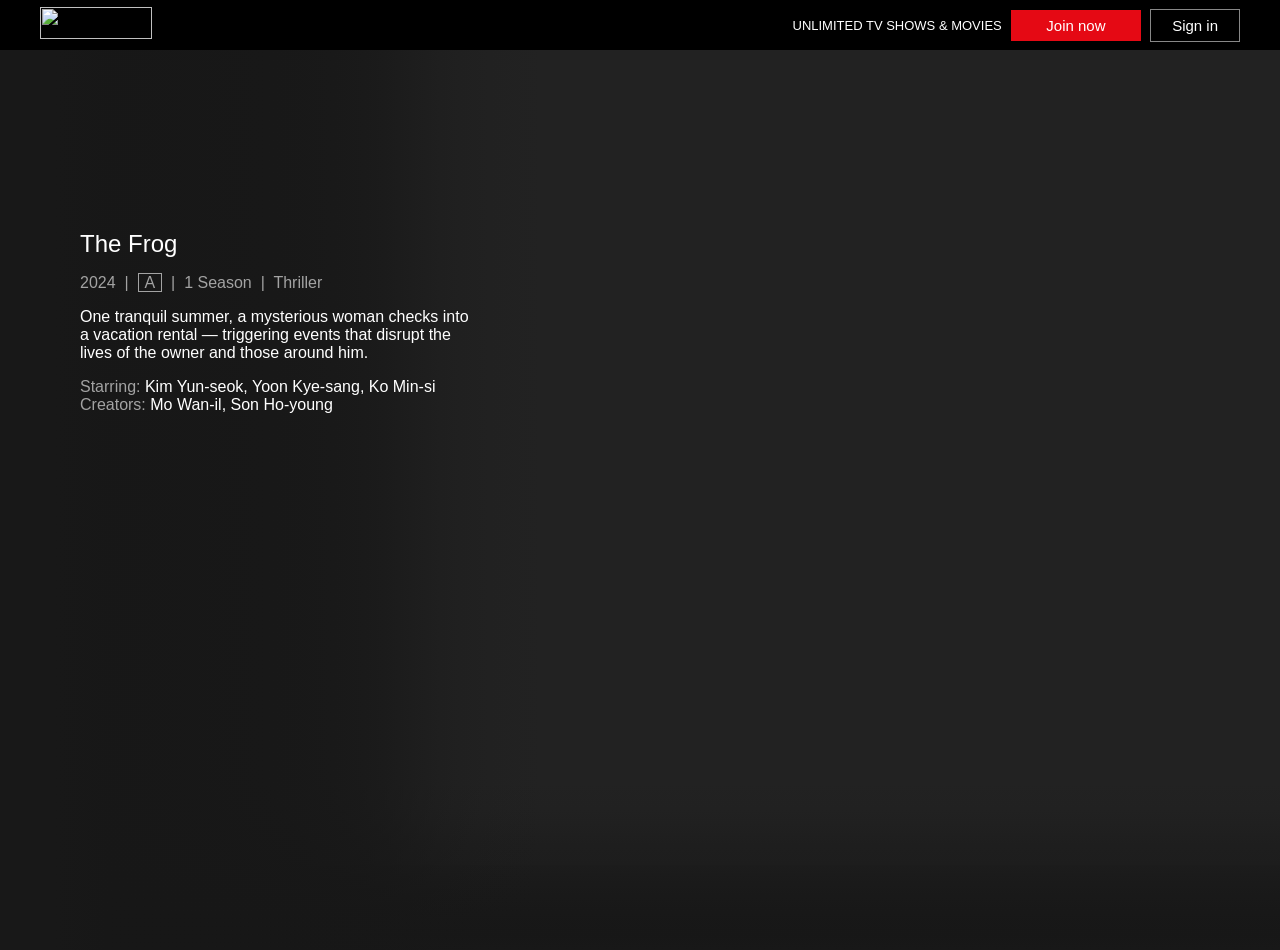
==== index.html @ 80911c9a "main html and css" ====
<!DOCTYPE html>
<html lang="en">
<head>
  <meta charset="UTF-8">
  <meta name="viewport" content="width=device-width, initial-scale=1.0">
  <title>Watch The Frog | Netflix Official</title>
  <link rel="stylesheet" href="index.css">
  <link rel="shortcut icon" href="/assests/netflix_logo_icon_170919.svg" type="image/x-icon">
</head>
<body>
  <div class="navbar">
    <div class="logo">
        <img src="/assests/logo-removebg-preview.png" alt="" width="112px" height="32px">
    </div>
    <div class="links">
        <p>UNLIMITED TV SHOWS & MOVIES</p>
        <a href="" class="joinnow">Join now</a>
        <a href="loginpage.html" class="signin">Sign in</a>
    </div>
  </div>
  <!-- banner -->
  <div class="banner">
    <div class="banner_content">
      <div class="banner_title">
        <img src="https://occ-0-4857-2186.1.nflxso.net/dnm/api/v6/tx1O544a9T7n8Z_G12qaboulQQE/AAAABTCTKsnoA20yqipxje8T30a1r6Ph89BWcAc9rb_SUkggw-K4buBI9tkVGsyPAGBUZ_hVhr3LvsHEDBPzFQlDUunG3lYZ1GqWq6URx_XvnEJ7_b-ahado49cu0ikuhUtzruEdfRLAcUIH7H8ueCh539ZAkFqw9e4B0AMbfNRSuKpngqBth30vlg.png?r=0e8" alt="">
      </div>
      <div class="banner_desc">
        <h3>The Frog</h3>
        <span>2024  &nbsp;|&nbsp; <span class="al">A</span> &nbsp;| &nbsp;1 Season &nbsp;| &nbsp;Thriller</span>
        <p>One tranquil summer, a mysterious woman checks into a vacation rental — triggering events that disrupt the lives of the owner and those around him.</p>
        <div>
          <p><span>Starring:</span> Kim Yun-seok, Yoon Kye-sang, Ko Min-si</p>
          <p><span>Creators:</span> Mo Wan-il, Son Ho-young</p>
        </div>
      </div>
    </div>
  </div>
</body>
</html>
---- index.css ----
*{
  color: #fff;
  
  margin: 0;
  padding: 0;
  box-sizing: border-box;
}
body{
  background-color: #222;
  color: #fff;
}

.banner{
  background: linear-gradient(0deg,#181818 0,hsla(0,0%,9%,.987) 1.62%,hsla(0,0%,9%,.951) 3.1%,hsla(0,0%,9%,.896) 4.5%,hsla(0,0%,9%,.825) 5.8%,hsla(0,0%,9%,.741) 7.06%,hsla(0,0%,9%,.648) 8.24%,hsla(0,0%,9%,.55) 9.42%,hsla(0,0%,9%,.45) 5.58%,hsla(0,0%,9%,.352) 11.76%,hsla(0,0%,9%,.259) 12.94%,hsla(0,0%,9%,.175) 14.2%,hsla(0,0%,9%,.104) 15.5%,hsla(0,0%,9%,.049) 16.9%,hsla(0,0%,9%,.013) 18.38%,hsla(0,0%,9%,0) 20%),url("https://occ-0-4857-2186.1.nflxso.net/dnm/api/v6/6AYY37jfdO6hpXcMjf9Yu5cnmO0/AAAABWcOJREo-h7_Dhe4stjffDUhbO4mzslQd5rtQvcTY-1LX9IgPqZGx5ghK99vgMumhvGS68J-9gs5SDubEYqnij4eQA3VOQf1wGi4.jpg?r=ea7&quot");
  background-position: center center;
  background-size: cover;
  background-repeat: no-repeat;
  max-width: 100%;
  height: 100vh;
}
.navbar{
  max-width: 100%;
  height: 50px;
  background-color:black;
  position: sticky;
  top: 0;
  padding:5px 2.5rem;
  display: flex;
  justify-content: space-between;
  align-items: center;
  z-index: 2;
}
.links{
  display: flex;
  justify-content:space-between;
  align-items: center;
  gap:0.6rem;
  background-color: black;
}
.links a{
  text-decoration: none;
}
.links p{
  font-family: Netflix Sans, Helvetica Neue, Segoe UI, Roboto, Ubuntu, sans-serif;
  font-size: 13px;
  color: #fff;
}
.joinnow{
  background-color:#E50914;
  color: #ffffff;
  padding: 7px 35px;
  font-family: Netflix Sans, Helvetica Neue, Segoe UI, Roboto, Ubuntu, sans-serif;
  font-weight: 500;
  font-size: 15px;
}
.signin{
  color: #ffffff;
  padding: 7px 21px;
  border: 1px solid #888;
  font-family: Netflix Sans, Helvetica Neue, Segoe UI, Roboto, Ubuntu, sans-serif;
  font-weight: 500;
  font-size: 15px;
}
.banner_content{
  background: linear-gradient(90deg,#181818 10%,hsla(0,0%,9%,.98) 20%,hsla(0,0%,9%,.97) 25%,hsla(0,0%,9%,.95) 35%,hsla(0,0%,9%,.94) 40%,hsla(0,0%,9%,.92) 45%,hsla(0,0%,9%,.9) 50%,hsla(0,0%,9%,.87) 55%,hsla(0,0%,9%,.82) 60%,hsla(0,0%,9%,.75) 65%,hsla(0,0%,9%,.63) 70%,hsla(0,0%,9%,.45) 75%,hsla(0,0%,9%,.27) 80%,hsla(0,0%,9%,.15) 85%,hsla(0,0%,9%,.08) 90%,hsla(0,0%,9%,.03) 95%,hsla(0,0%,9%,0));
  max-width:43%;
  height: 100vh;
  padding: 10% 5rem;
}
.banner_title img{
  object-fit: contain;
  max-width: 95%;
  margin-bottom:3rem;
}
.banner_desc{
  font-family: Netflix Sans, Helvetica Neue, Segoe UI, Roboto, Ubuntu, sans-serif;
  display: flex;
  flex-direction: column;
  gap: 1rem;
}
.banner_desc h3{
  font-size: 1.5rem;
  font-weight: 500;
}
.banner_desc span{
  color: #A3A3A3;
  font-size: 1rem;
}
.al{
  border: 1px solid  #A3A3A3;
  padding: 0.1px 6px;
}
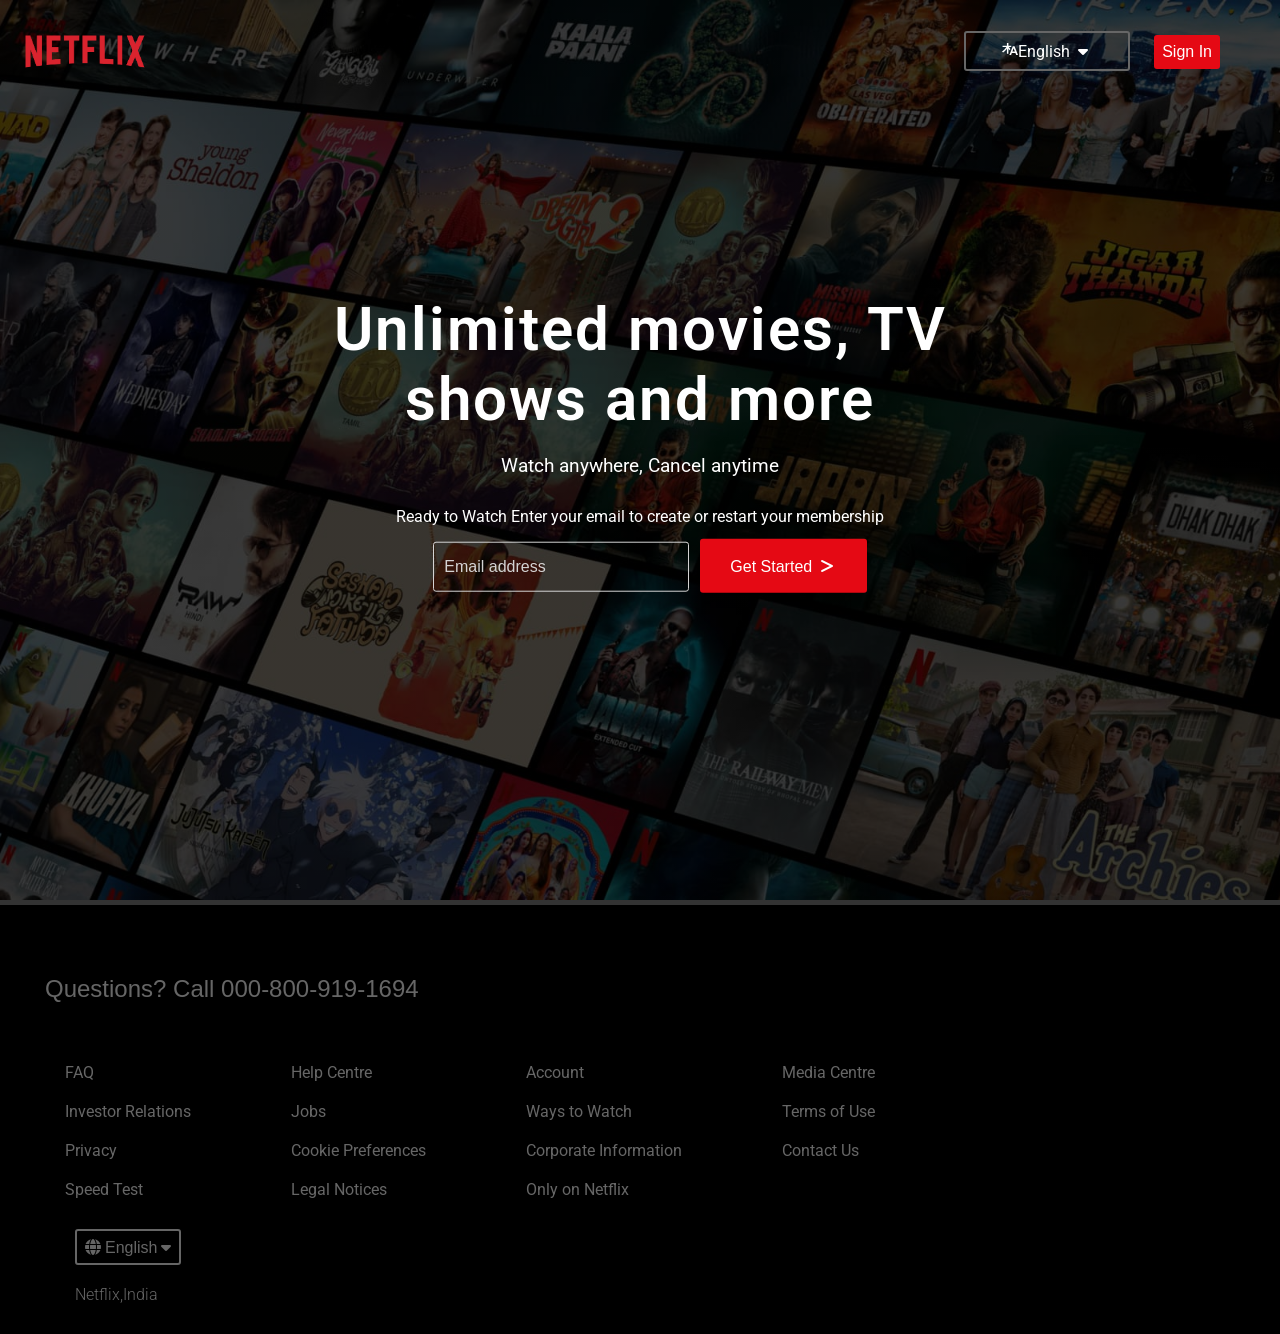
==== commit ebeed6bf: "updated" ====
--- a/index.html
+++ b/index.html
@@ -1,39 +1,74 @@
 <!DOCTYPE html>
 <html lang="en">
+
 <head>
   <meta charset="UTF-8">
   <meta name="viewport" content="width=device-width, initial-scale=1.0">
-  <title>Watch The Frog | Netflix Official</title>
-  <link rel="stylesheet" href="index.css">
-  <link rel="shortcut icon" href="/assests/netflix_logo_icon_170919.svg" type="image/x-icon">
+  <title>Home</title>
+  <link rel="stylesheet" href="first.css">
+  <link rel="stylesheet" href="https://cdnjs.cloudflare.com/ajax/libs/font-awesome/6.5.1/css/all.min.css">
+  <link rel="shortcut icon" href="https://cdn4.iconfinder.com/data/icons/logos-and-brands/512/227_Netflix_logo-512.png"
+    type="image/x-icon">
 </head>
+
 <body>
-  <div class="navbar">
-    <div class="logo">
-        <img src="/assests/logo-removebg-preview.png" alt="" width="112px" height="32px">
-    </div>
-    <div class="links">
-        <p>UNLIMITED TV SHOWS & MOVIES</p>
-        <a href="" class="joinnow">Join now</a>
-        <a href="loginpage.html" class="signin">Sign in</a>
-    </div>
-  </div>
-  <!-- banner -->
-  <div class="banner">
-    <div class="banner_content">
-      <div class="banner_title">
-        <img src="https://occ-0-4857-2186.1.nflxso.net/dnm/api/v6/tx1O544a9T7n8Z_G12qaboulQQE/AAAABTCTKsnoA20yqipxje8T30a1r6Ph89BWcAc9rb_SUkggw-K4buBI9tkVGsyPAGBUZ_hVhr3LvsHEDBPzFQlDUunG3lYZ1GqWq6URx_XvnEJ7_b-ahado49cu0ikuhUtzruEdfRLAcUIH7H8ueCh539ZAkFqw9e4B0AMbfNRSuKpngqBth30vlg.png?r=0e8" alt="">
+  <div class="header">
+    <nav>
+      <img src="assests/logo.png" class="logo" alt="">
+      <div>
+        <button class="language"><svg width="16" height="16" viewBox="0 0 16 16" fill="none"
+            xmlns="http://www.w3.org/2000/svg" class="default-ltr-cache-4z3qvp e1svuwfo1" data-name="Languages"
+            aria-hidden="true">
+            <path fill-rule="evenodd" clip-rule="evenodd"
+              d="M10.7668 5.33333L10.5038 5.99715L9.33974 8.9355L8.76866 10.377L7.33333 14H9.10751L9.83505 12.0326H13.4217L14.162 14H16L12.5665 5.33333H10.8278H10.7668ZM10.6186 9.93479L10.3839 10.5632H11.1036H12.8856L11.6348 7.2136L10.6186 9.93479ZM9.52722 4.84224C9.55393 4.77481 9.58574 4.71045 9.62211 4.64954H6.41909V2H4.926V4.64954H0.540802V5.99715H4.31466C3.35062 7.79015 1.75173 9.51463 0 10.4283C0.329184 10.7138 0.811203 11.2391 1.04633 11.5931C2.55118 10.6795 3.90318 9.22912 4.926 7.57316V12.6667H6.41909V7.51606C6.81951 8.15256 7.26748 8.76169 7.7521 9.32292L8.31996 7.88955C7.80191 7.29052 7.34631 6.64699 6.9834 5.99715H9.06968L9.52722 4.84224Z"
+              fill="currentColor"></path>
+          </svg>English <i class="fa-solid fa-caret-down"></i></button>
+        <a href="loginpage.html"><button class="Signin">Sign In</button></a>
+
       </div>
-      <div class="banner_desc">
-        <h3>The Frog</h3>
-        <span>2024  &nbsp;|&nbsp; <span class="al">A</span> &nbsp;| &nbsp;1 Season &nbsp;| &nbsp;Thriller</span>
-        <p>One tranquil summer, a mysterious woman checks into a vacation rental — triggering events that disrupt the lives of the owner and those around him.</p>
-        <div>
-          <p><span>Starring:</span> Kim Yun-seok, Yoon Kye-sang, Ko Min-si</p>
-          <p><span>Creators:</span> Mo Wan-il, Son Ho-young</p>
-        </div>
+    </nav>
+    <div class="header-title">
+      <h1>Unlimited movies, TV shows and more</h1>
+      <h3>Watch anywhere, Cancel anytime</h3>
+      <p>Ready to Watch Enter your email to create or restart your membership</p>
+      <div class="email-form">
+        <input type="Email" placeholder="Email address" required>
+        <button>Get Started <i class="fa-solid fa-greater-than"></i></button>
       </div>
     </div>
   </div>
+  <footer>
+    <h1>Questions? Call 000-800-919-1694</h1>
+    <div class="row">
+      <div class="col">
+        <a href="">FAQ</a>
+        <a href="">Investor Relations</a>
+        <a href="">Privacy</a>
+        <a href="">Speed Test</a>
+      </div>
+      <div class="col">
+        <a href="">Help Centre</a>
+        <a href="">Jobs</a>
+        <a href="">Cookie Preferences</a>
+        <a href="">Legal Notices</a>
+      </div>
+
+      <div class="col">
+        <a href="">Account</a>
+        <a href="">Ways to Watch</a>
+        <a href="">Corporate Information</a>
+        <a href="welcome.html">Only on Netflix</a>
+      </div>
+
+      <div class="col">
+        <a href="">Media Centre</a>
+        <a href="">Terms of Use</a>
+        <a href="">Contact Us</a>
+      </div>
+    </div>
+    <button class="lang"><i class="fa-solid fa-globe"></i>English<i class="fa-solid fa-caret-down"></i></button>
+    <h3 class="country">Netflix,India</h1>
+  </footer>
 </body>
+
 </html>
--- a/first.css
+++ b/first.css
@@ -0,0 +1,151 @@
+@import url('https://fonts.googleapis.com/css2?family=Poppins:wght@400;500;600;700;800;900&family=Roboto:wght@400;500;700;900&display=swap');
+*{
+    margin: 0;
+    padding: 0;
+    box-sizing: border-box;
+}
+body{
+    background: #000;
+    color: #fff;
+    font-family: 'Roboto', sans-serif;
+}
+.header{
+    width: 100%;
+    height: 100vh;
+    background-image:linear-gradient(rgba(0,0,0,0.7),rgba(0,0,0,0.7)) ,url(assests/backgroundimg.jpg);
+    background-repeat: no-repeat;
+    background-position: center;
+    background-size: cover;
+    position: relative;
+    padding: 10px;
+}
+nav{
+    display: flex;
+    justify-content: space-between;
+    align-items: center;
+    padding: 10px 0px;
+}
+nav .logo{
+    width: 150px;
+}
+nav button{
+    border: none;
+    outline: none;
+}
+nav .language{
+    background: transparent;
+    border: 2px solid #666;
+    font-size: 1rem;
+    color: #fff;
+    border-radius: 3px;
+    margin: 10px 20px 10px 0px;
+    padding: 6px 36px;
+    font-family: 'Roboto', sans-serif;
+}
+nav .Signin{
+    background-color:#E50914;
+    border: none;
+    border-radius: 3px;
+    color: #fff;
+    font-size: 1rem;
+    margin: 10px 50px 10px 0px;
+    padding: 8px;
+    
+}
+nav .Signin:hover{
+    cursor: pointer;
+}
+.header-title{
+    position: absolute;
+    top: 50%;
+    left: 50%;
+    transform: translate(-50%,-50%);
+    text-align: center;
+}
+.header-title h1{
+    font-size: 60px;
+    font-weight: 600;
+    letter-spacing: 2px;
+    line-height: 70px;
+    max-width: 1300px;
+    margin-bottom: 20px;
+}
+.header-title h3{
+    font-weight: 400;
+    margin-bottom: 30px;
+}
+.email-form input{
+  flex: 1;
+  border: 0;
+  outline: 0;
+  margin-left: 20px;
+  width: 40%;
+  height: 50px;
+  background-color: transparent;
+  border: 1px solid #d4d3d3;
+  border-radius: 3px;
+  margin-right: 7px;
+} 
+.email-form{
+  margin: 2% 0%;
+}
+.email-form button{
+  background-color: #E50914;
+  border: 0;
+  outline: 0;
+  color: #fff;
+  font-size: 1rem;
+  cursor: pointer;
+  padding: 15px 30px;
+  border-radius: 3px;
+}
+.email-form input::placeholder{
+  font-size: 1rem;
+  font-weight: 400;
+  padding: 0px 10px;
+  color: #d4d3d3;
+}
+footer{
+  padding: 40px 15px 10px;
+  border-top: 5px solid #333;
+  color: #666;
+}
+footer h1{
+  font-size: 1.5rem;
+  font-weight: 400;
+  font-family: Arial, Helvetica, sans-serif;
+  margin: 30px;
+}
+footer .row{
+  display: flex;
+  align-items: flex-start ;
+  padding: 10px 0px;
+}
+footer .col{
+  margin: 10px 50px;
+}
+footer .col a{
+  text-decoration:none;
+  color: #666;
+  font-size: 1rem;
+  display: block;
+  padding: 10px 0px;
+}
+.lang{
+  background: transparent;
+  border: 2px solid#666;
+  font-size: 1rem;
+  border-radius: 3px;
+  color: #666;
+  margin-left: 60px;
+  padding: 4px;
+}
+.country{
+  padding: 20px 60px;
+  font-size: 1rem ;
+  color: #666;
+  font-weight: 300;
+}
+i{
+  padding:4px;
+}
